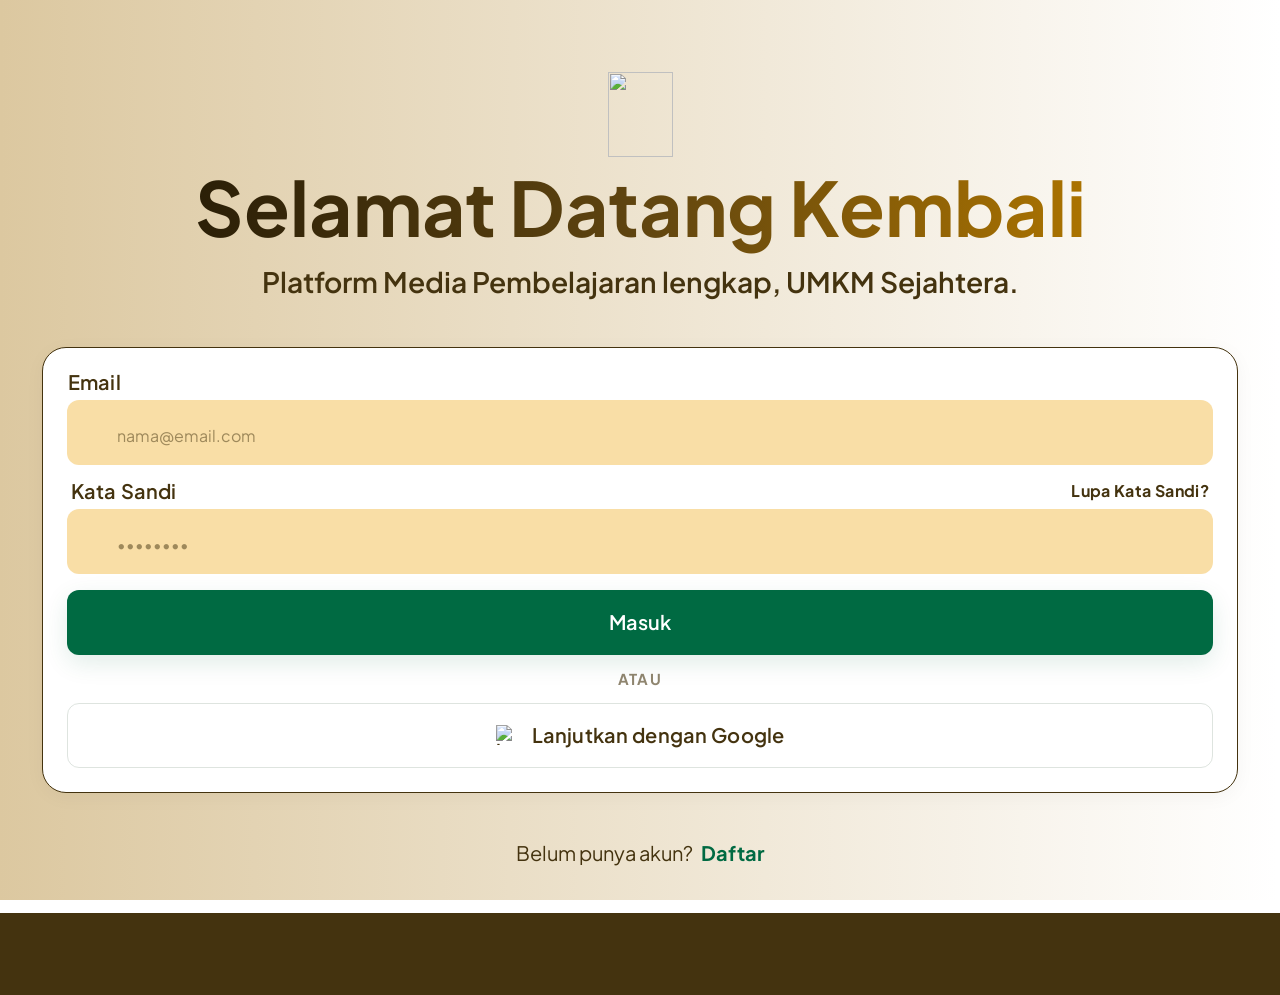
==== login.html @ 8409b70f "add logo login page" ====
<!DOCTYPE html>
<html lang="id">
<head>
  <meta charset="UTF-8" />
  <meta name="viewport" content="width=device-width, initial-scale=1" />
  <title>Masuk – Platform Media Pembelajaran</title>

  <link rel="preconnect" href="https://fonts.googleapis.com" />
  <link rel="preconnect" href="https://fonts.gstatic.com" crossorigin />
  <link href="https://fonts.googleapis.com/css2?family=Plus+Jakarta+Sans:wght@400;600;700&display=swap" rel="stylesheet" />

  <link rel="stylesheet" href="login.css" />
</head>
<body>
  <main class="page">
    <!-- Brand Identity -->
    <header class="brand">
      <img class="brand__lamp" src="logo-inka.png" alt="" width="65" height="85" />
      <h1 class="brand__title">Selamat Datang Kembali</h1>
      <p class="brand__tagline">Platform Media Pembelajaran lengkap, UMKM Sejahtera.</p>
    </header>

    <!-- Login Form Card -->
    <section class="card" aria-labelledby="form-title">
      <h2 id="form-title" class="visually-hidden">Form masuk</h2>

      <form id="loginForm" class="form" novalidate>
        <!-- Email -->
        <div class="field">
          <label class="field__label" for="email">Email</label>
          <div class="field__control">
            <img class="field__icon" src="email.png" alt="" width="20" height="16" /> 
            <input
              class="field__input"
              type="email"
              id="email"
              name="email"
              placeholder="nama@email.com"
              autocomplete="email"
              required
            />
          </div>
          <p class="field__error" id="emailError" role="alert"></p>
        </div>

        <!-- Kata Sandi -->
        <div class="field">
          <div class="field__row">
            <label class="field__label" for="password">Kata Sandi</label>
            <a class="field__link" href="#" id="forgotLink">Lupa Kata Sandi?</a>
          </div>
          <div class="field__control">
            <img class="field__icon field__icon--lock" src="kunci.png" alt="" width="16" height="21" /> <!-- TODO: isi src ikon gembok, mis. images/lock.png -->
            <input
              class="field__input"
              type="password"
              id="password"
              name="password"
              placeholder="••••••••"
              autocomplete="current-password"
              required
            />
          </div>
          <p class="field__error" id="passwordError" role="alert"></p>
        </div>

        <!-- Button - Sign In CTA -->
        <button class="btn btn--primary" type="submit">Masuk</button>

        <!-- Divider -->
        <div class="divider"><span>Atau</span></div>

        <!-- Button - Social Login -->
        <a class="btn btn--social" href="#" id="googleBtn">
          <img src="google1.png" alt="logo-google" width="20" height="20" />
          <span>Lanjutkan dengan Google</span>
        </a>
      </form>
    </section>

    <!-- Footer -->
    <p class="signup">
      Belum punya akun?
      <a href="register.html" id="signupLink">Daftar</a>
    </p>
  </main>

  <div class="bottom-bar" aria-hidden="true"></div>

  <script src="login.js"></script>
</body>
</html>
---- login.css ----
/* ===== Design tokens ===== */
:root {
  --brown: #44330f;
  --brown-60: rgba(68, 51, 15, 0.6);
  --brown-50: rgba(68, 51, 15, 0.5);
  --green: #006a42;
  --input-bg: rgba(244, 190, 78, 0.5);
  --white: #ffffff;
  --error: #b3261e;
  --font: "Plus Jakarta Sans", system-ui, -apple-system, "Segoe UI", sans-serif;
}

/* ===== Reset ===== */
*,
*::before,
*::after {
  box-sizing: border-box;
}

html {
  min-height: 100%;
}

body {
  display: flex;
  flex-direction: column;
  margin: 0;
  min-height: 100vh;
  font-family: var(--font);
  color: var(--brown);
  background: linear-gradient(270.16deg, #ffffff 0.21%, #dcc8a0 99.94%);
  background-attachment: fixed;
}

.visually-hidden {
  position: absolute;
  width: 1px;
  height: 1px;
  overflow: hidden;
  clip: rect(0 0 0 0);
  white-space: nowrap;
}

/* ===== Layout ===== */
.page {
  display: flex;
  flex-direction: column;
  align-items: center;
  width: 100%;
  max-width: 1440px;
  margin: 0 auto;
  padding: 72px 24px 48px;
  flex: 1 0 auto;
}

/* ===== Brand Identity ===== */
.brand {
  display: flex;
  flex-direction: column;
  align-items: center;
  text-align: center;
  width: 100%;
  max-width: 954px;
  margin-bottom: 48px;
}

.brand__lamp {
  width: 65px;
  height: 85px;
  object-fit: contain;
}

.brand__title {
  margin: 0;
  font-weight: 700;
  font-size: clamp(36px, 6vw, 75px);
  line-height: 1.33;
  background: linear-gradient(90deg, #2b1f07 0%, #604510 50%, #ab7300 100%);
  -webkit-background-clip: text;
  background-clip: text;
  -webkit-text-fill-color: transparent;
  color: transparent;
}

.brand__tagline {
  margin: 8px 0 0;
  font-weight: 600;
  font-size: clamp(18px, 2.2vw, 30px);
  line-height: 1.2;
  color: var(--brown);
}

/* ===== Login Form Card ===== */
.card {
  display: flex;
  flex-direction: column;
  gap: 32px;
  width: 100%;
  max-width: 1196px;
  padding: 24px;
  background: var(--white);
  border: 1px solid var(--brown);
  border-radius: 24px;
  box-shadow: 0 4px 20px rgba(17, 30, 24, 0.04);
}

.form {
  display: flex;
  flex-direction: column;
  gap: 16px;
  width: 100%;
}

/* ===== Fields ===== */
.field {
  display: flex;
  flex-direction: column;
  gap: 8px;
}

.field__row {
  display: flex;
  justify-content: space-between;
  align-items: center;
  gap: 16px;
  padding: 0 4px;
}

.field__label {
  font-weight: 600;
  font-size: 20px;
  line-height: 20px;
  letter-spacing: 0.14px;
  color: var(--brown);
}

.field > .field__label {
  padding: 0 1px;
}

.field__link {
  font-weight: 700;
  font-size: 16px;
  line-height: 16px;
  letter-spacing: 0.36px;
  color: var(--brown);
  text-decoration: none;
}

.field__link:hover {
  text-decoration: underline;
}

.field__control {
  position: relative;
  display: flex;
  width: 100%;
}

.field__input {
  width: 100%;
  height: 65px;
  padding: 20px 16px 14px 48px;
  font-family: var(--font);
  font-weight: 400;
  font-size: 16px;
  line-height: 20px;
  color: var(--brown);
  background: var(--input-bg);
  border: 2px solid transparent;
  border-radius: 12px;
  outline: none;
  transition: border-color 0.15s ease, background-color 0.15s ease;
}

.field__input::placeholder {
  color: var(--brown-50);
}

.field__input:focus-visible {
  border-color: var(--brown);
  background: rgba(244, 190, 78, 0.65);
}

.field__input[aria-invalid="true"] {
  border-color: var(--error);
}

.field__icon {
  position: absolute;
  left: 18px;
  top: 50%;
  transform: translateY(-50%);
  pointer-events: none;
}

.field__icon--lock {
  left: 20px;
}

.field__error {
  min-height: 0;
  margin: 0;
  padding: 0 4px;
  font-size: 14px;
  line-height: 18px;
  color: var(--error);
}

.field__error:empty {
  display: none;
}

/* ===== Buttons ===== */
.btn {
  display: flex;
  justify-content: center;
  align-items: center;
  gap: 16px;
  width: 100%;
  height: 65px;
  padding: 16px 0;
  font-family: var(--font);
  font-weight: 600;
  font-size: 20px;
  line-height: 20px;
  letter-spacing: 0.14px;
  border-radius: 12px;
  cursor: pointer;
  transition: transform 0.12s ease, box-shadow 0.12s ease, background-color 0.12s ease;
}

.btn:focus-visible {
  outline: 3px solid var(--brown);
  outline-offset: 3px;
}

.btn:active {
  transform: translateY(1px);
}

.btn--primary {
  color: var(--white);
  background: var(--green);
  border: 0;
  box-shadow: 0 8px 24px rgba(0, 106, 66, 0.12);
}

.btn--primary:hover {
  background: #005837;
}

.btn--primary:disabled {
  opacity: 0.7;
  cursor: progress;
}

.btn--social {
  padding: 12px 16px;
  text-decoration: none;
  color: var(--brown);
  background: transparent;
  border: 1px solid rgba(189, 202, 191, 0.5);
}

.btn--social:hover {
  background: rgba(220, 200, 160, 0.2);
}

/* ===== Divider ===== */
.divider {
  display: flex;
  align-items: center;
  width: 100%;
  height: 16px;
}

.divider span {
  width: 100%;
  font-weight: 700;
  font-size: 15px;
  line-height: 16px;
  letter-spacing: 1.2px;
  text-align: center;
  text-transform: uppercase;
  color: var(--brown-60);
}

/* ===== Footer ===== */
.signup {
  display: flex;
  justify-content: center;
  gap: 8px;
  margin: 48px 0 0;
  font-size: 20px;
  line-height: 24px;
  color: var(--brown);
}

.signup a {
  font-weight: 700;
  color: var(--green);
  text-decoration: none;
}

.signup a:hover {
  text-decoration: underline;
}

.bottom-bar {
  flex: 0 0 auto;
  width: 100%;
  height: 82px; /* 1024 - 942 pada frame desain */
  background: var(--brown);
}

/* ===== Responsive ===== */
@media (max-width: 640px) {
  .page {
    padding: 40px 16px 32px;
  }

  .card {
    padding: 16px;
    border-radius: 20px;
  }

  .field__label,
  .btn {
    font-size: 17px;
  }

  .field__link {
    font-size: 14px;
  }

  .signup {
    font-size: 17px;
  }
}

@media (prefers-reduced-motion: reduce) {
  * {
    transition: none !important;
  }
}
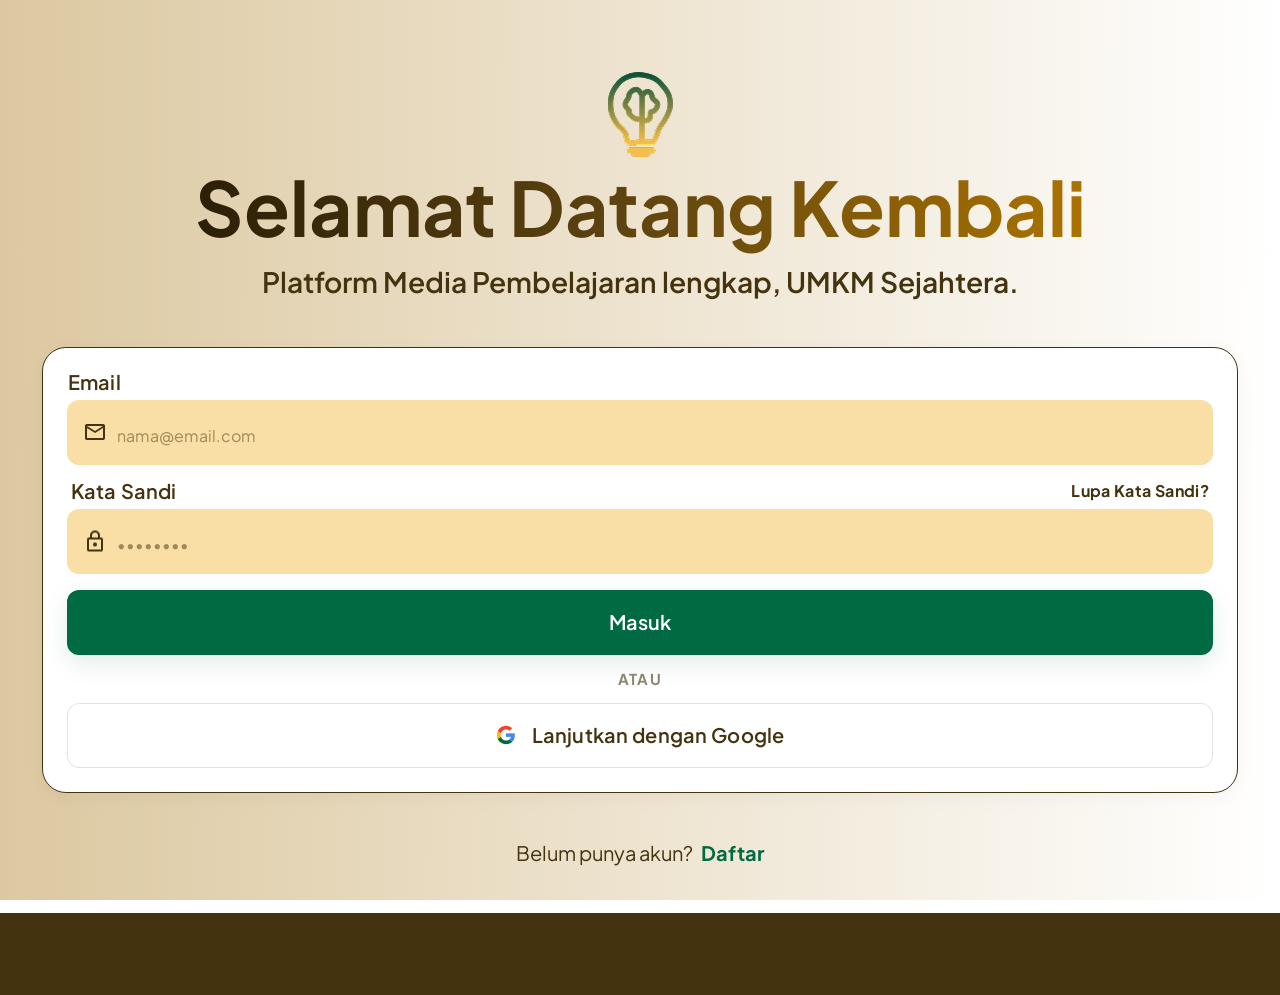
==== commit 3cda5770: "add logo login page" ====
--- a/login.html
+++ b/login.html
@@ -15,7 +15,7 @@
   <main class="page">
     <!-- Brand Identity -->
     <header class="brand">
-      <img class="brand__lamp" src="logo-inka.png" alt="" width="65" height="85" />
+      <img class="brand__lamp" src="public/logo-inka.png" alt="" width="65" height="85" />
       <h1 class="brand__title">Selamat Datang Kembali</h1>
       <p class="brand__tagline">Platform Media Pembelajaran lengkap, UMKM Sejahtera.</p>
     </header>
@@ -29,7 +29,7 @@
         <div class="field">
           <label class="field__label" for="email">Email</label>
           <div class="field__control">
-            <img class="field__icon" src="email.png" alt="" width="20" height="16" /> 
+            <img class="field__icon" src="public/email.png" alt="" width="20" height="16" /> 
             <input
               class="field__input"
               type="email"
@@ -50,7 +50,7 @@
             <a class="field__link" href="#" id="forgotLink">Lupa Kata Sandi?</a>
           </div>
           <div class="field__control">
-            <img class="field__icon field__icon--lock" src="kunci.png" alt="" width="16" height="21" /> <!-- TODO: isi src ikon gembok, mis. images/lock.png -->
+            <img class="field__icon field__icon--lock" src="public/kunci.png" alt="" width="16" height="21" /> <!-- TODO: isi src ikon gembok, mis. images/lock.png -->
             <input
               class="field__input"
               type="password"
@@ -72,7 +72,7 @@
 
         <!-- Button - Social Login -->
         <a class="btn btn--social" href="#" id="googleBtn">
-          <img src="google1.png" alt="logo-google" width="20" height="20" />
+          <img src="public/google1.png" alt="logo-google" width="20" height="20" />
           <span>Lanjutkan dengan Google</span>
         </a>
       </form>
